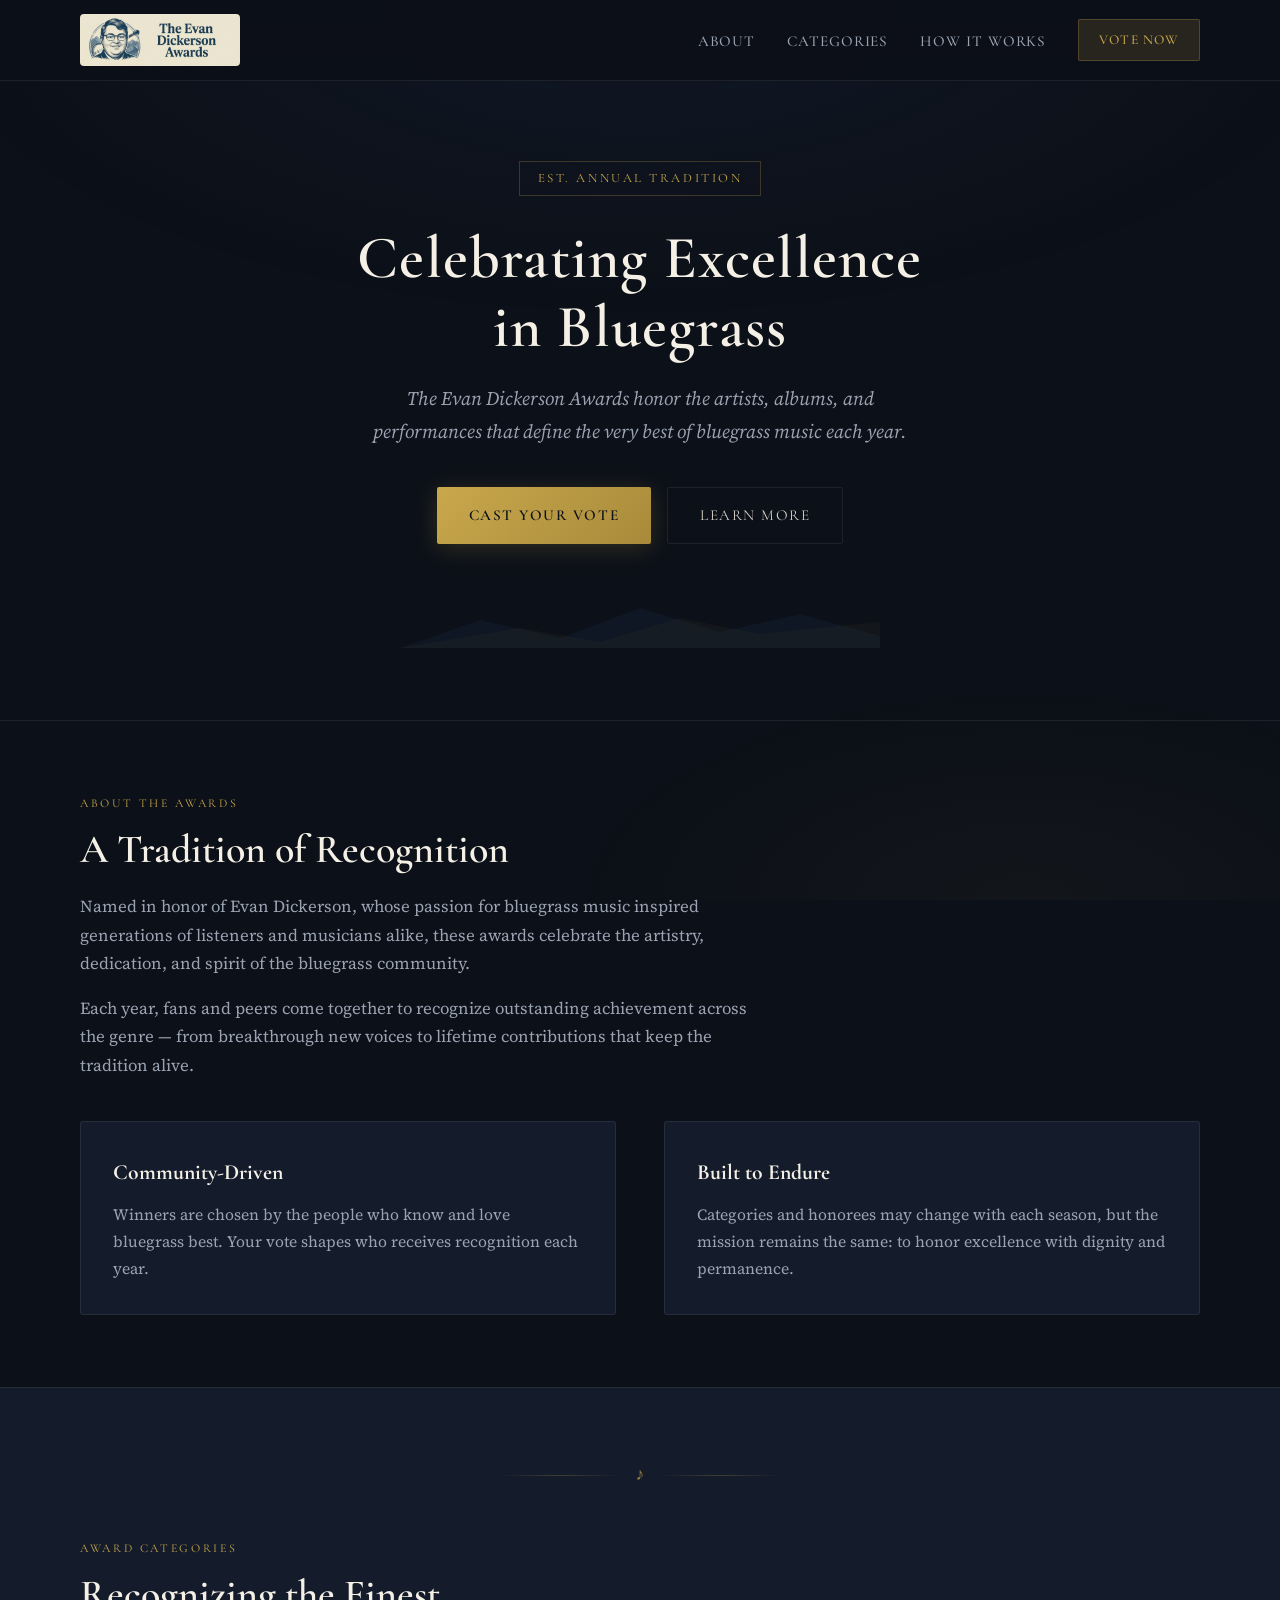
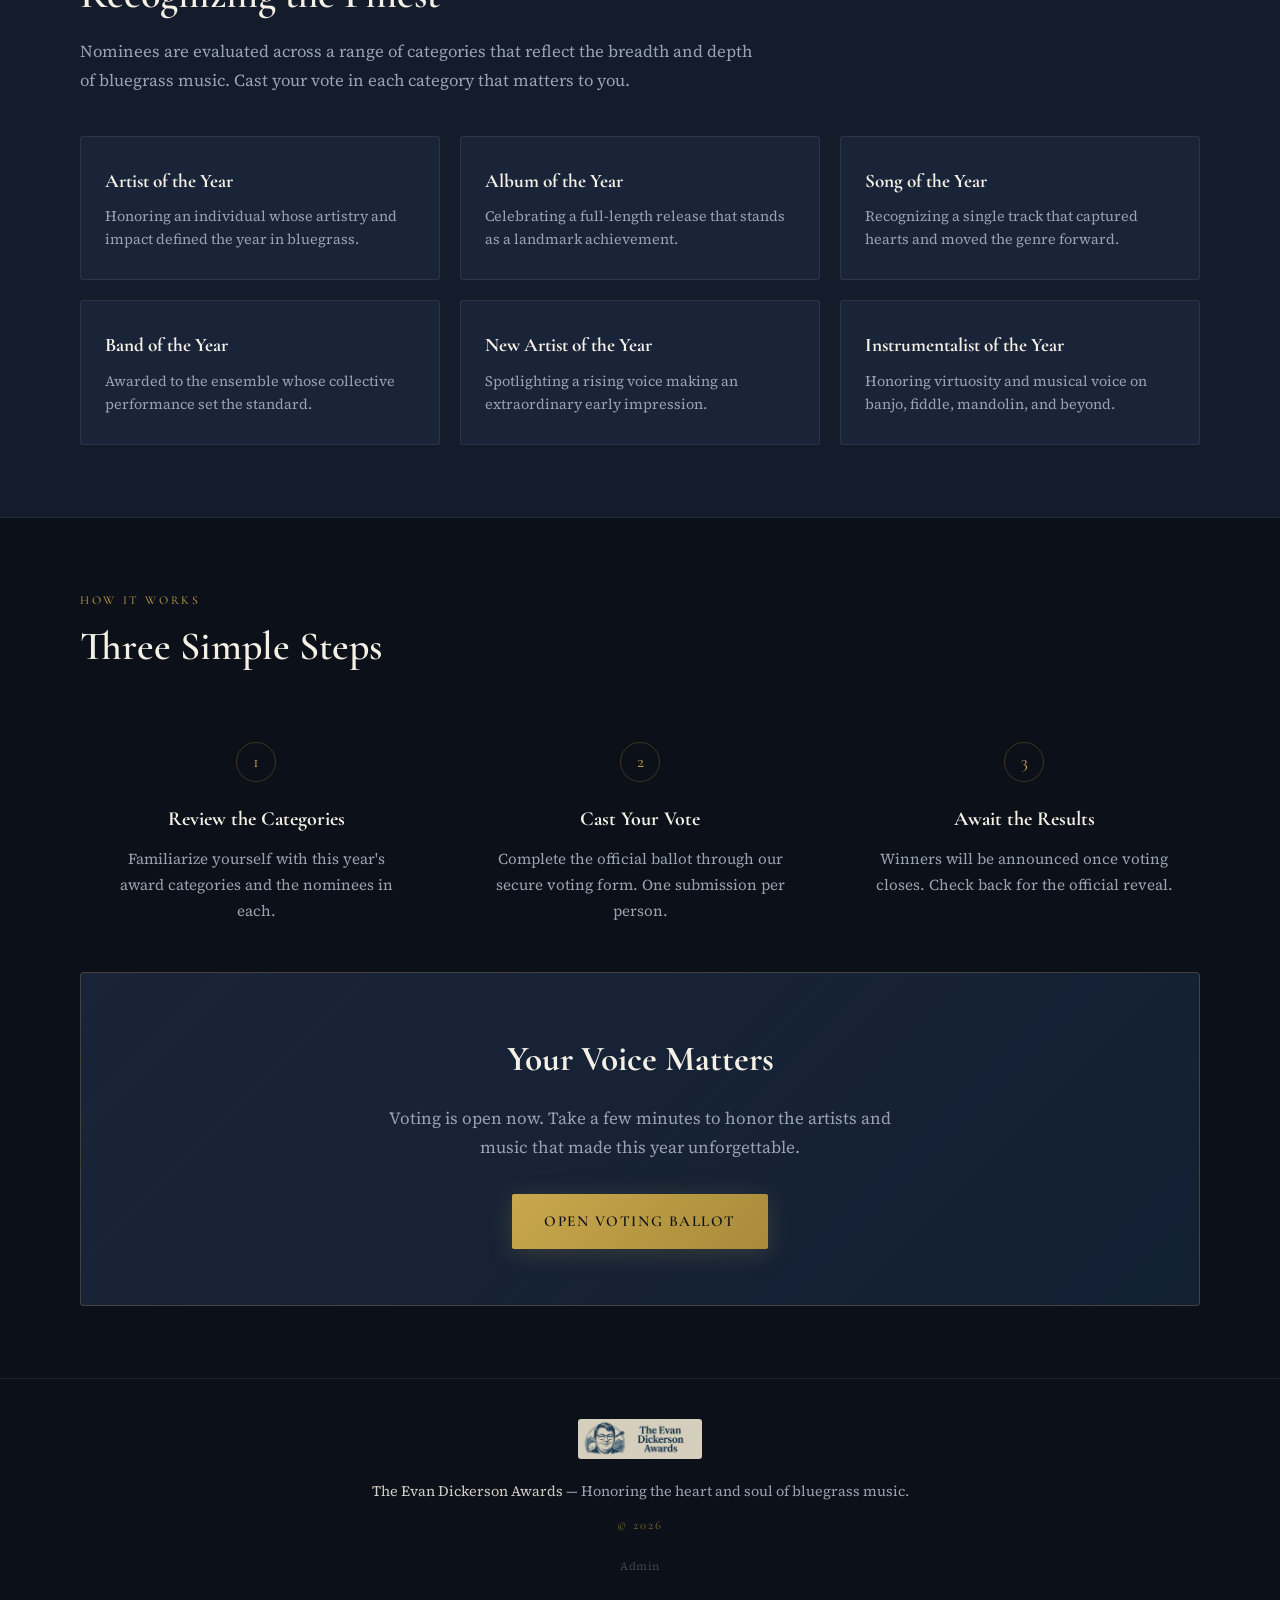
==== index.html @ c1d1f3d8 "Initial commit: Evan Dickerson Awards voting site" ====
<!DOCTYPE html>
<html lang="en">
<head>
  <meta charset="UTF-8">
  <meta name="viewport" content="width=device-width, initial-scale=1.0">
  <meta name="description" content="The Evan Dickerson Awards — celebrating excellence in bluegrass music. Cast your vote for this year's honorees.">
  <title>The Evan Dickerson Awards</title>
  <link rel="preconnect" href="https://fonts.googleapis.com">
  <link rel="preconnect" href="https://fonts.gstatic.com" crossorigin>
  <link href="https://fonts.googleapis.com/css2?family=Cormorant+Garamond:ital,wght@0,400;0,500;0,600;0,700;1,400&family=Source+Serif+4:ital,wght@0,400;0,600;1,400&display=swap" rel="stylesheet">
  <link rel="stylesheet" href="styles.css">
</head>
<body>

  <header class="site-header">
    <div class="container header-inner">
      <a href="#" class="logo-link" aria-label="The Evan Dickerson Awards — Home">
        <img src="assets/logo-horizontal.jpg" alt="The Evan Dickerson Awards" width="320" height="104">
      </a>
      <button class="menu-toggle" aria-label="Toggle navigation" aria-expanded="false">☰</button>
      <nav>
        <ul class="site-nav" id="site-nav">
          <li><a href="#about">About</a></li>
          <li><a href="#categories">Categories</a></li>
          <li><a href="#how-it-works">How It Works</a></li>
          <li>
            <a href="#vote" class="nav-cta" data-vote-trigger>Vote Now</a>
          </li>
        </ul>
      </nav>
    </div>
  </header>

  <main>
    <div id="main-content">
    <section class="hero">
      <div class="container">
        <span class="hero-badge">Est. Annual Tradition</span>
        <h1>Celebrating Excellence<br>in Bluegrass</h1>
        <p class="hero-subtitle">
          The Evan Dickerson Awards honor the artists, albums, and performances
          that define the very best of bluegrass music each year.
        </p>
        <div class="hero-cta-group">
          <a href="#vote" class="btn btn-primary" data-vote-trigger>
            Cast Your Vote
          </a>
          <a href="#about" class="btn btn-secondary">Learn More</a>
        </div>

        <svg class="mountain-divider" viewBox="0 0 480 48" fill="none" xmlns="http://www.w3.org/2000/svg" aria-hidden="true">
          <path d="M0 48 L80 20 L160 38 L240 8 L320 32 L400 14 L480 36 L480 48 Z" fill="rgba(30,58,95,0.5)"/>
          <path d="M0 48 L120 28 L200 42 L280 18 L360 34 L480 22 L480 48 Z" fill="rgba(201,168,76,0.12)"/>
        </svg>
      </div>
    </section>

    <section class="about" id="about">
      <div class="container">
        <p class="section-label">About the Awards</p>
        <h2 class="section-title">A Tradition of Recognition</h2>
        <p class="section-intro">
          Named in honor of Evan Dickerson, whose passion for bluegrass music inspired
          generations of listeners and musicians alike, these awards celebrate the
          artistry, dedication, and spirit of the bluegrass community.
        </p>
        <p class="section-intro">
          Each year, fans and peers come together to recognize outstanding achievement
          across the genre — from breakthrough new voices to lifetime contributions
          that keep the tradition alive.
        </p>

        <div class="about-grid">
          <div class="about-card">
            <h3>Community-Driven</h3>
            <p>
              Winners are chosen by the people who know and love bluegrass best.
              Your vote shapes who receives recognition each year.
            </p>
          </div>
          <div class="about-card">
            <h3>Built to Endure</h3>
            <p>
              Categories and honorees may change with each season, but the mission
              remains the same: to honor excellence with dignity and permanence.
            </p>
          </div>
        </div>
      </div>
    </section>

    <section class="categories" id="categories">
      <div class="container">
        <div class="string-ornament" aria-hidden="true"><span>♪</span></div>
        <p class="section-label">Award Categories</p>
        <h2 class="section-title">Recognizing the Finest</h2>
        <p class="section-intro">
          Nominees are evaluated across a range of categories that reflect the breadth
          and depth of bluegrass music. Cast your vote in each category that matters to you.
        </p>

        <div class="category-grid">
          <article class="category-card">
            <h3>Artist of the Year</h3>
            <p>Honoring an individual whose artistry and impact defined the year in bluegrass.</p>
          </article>
          <article class="category-card">
            <h3>Album of the Year</h3>
            <p>Celebrating a full-length release that stands as a landmark achievement.</p>
          </article>
          <article class="category-card">
            <h3>Song of the Year</h3>
            <p>Recognizing a single track that captured hearts and moved the genre forward.</p>
          </article>
          <article class="category-card">
            <h3>Band of the Year</h3>
            <p>Awarded to the ensemble whose collective performance set the standard.</p>
          </article>
          <article class="category-card">
            <h3>New Artist of the Year</h3>
            <p>Spotlighting a rising voice making an extraordinary early impression.</p>
          </article>
          <article class="category-card">
            <h3>Instrumentalist of the Year</h3>
            <p>Honoring virtuosity and musical voice on banjo, fiddle, mandolin, and beyond.</p>
          </article>
        </div>
      </div>
    </section>

    <section id="how-it-works">
      <div class="container">
        <p class="section-label">How It Works</p>
        <h2 class="section-title">Three Simple Steps</h2>

        <div class="steps">
          <div class="step">
            <div class="step-number">1</div>
            <h3>Review the Categories</h3>
            <p>Familiarize yourself with this year's award categories and the nominees in each.</p>
          </div>
          <div class="step">
            <div class="step-number">2</div>
            <h3>Cast Your Vote</h3>
            <p>Complete the official ballot through our secure voting form. One submission per person.</p>
          </div>
          <div class="step">
            <div class="step-number">3</div>
            <h3>Await the Results</h3>
            <p>Winners will be announced once voting closes. Check back for the official reveal.</p>
          </div>
        </div>

        <div class="vote-banner">
          <h2>Your Voice Matters</h2>
          <p>
            Voting is open now. Take a few minutes to honor the artists
            and music that made this year unforgettable.
          </p>
          <a href="#vote" class="btn btn-primary" data-vote-trigger>
            Open Voting Ballot
          </a>
        </div>
      </div>
    </section>
    </div>

    <section class="vote-section" id="vote" hidden>
      <div class="container">
        <div class="vote-header">
          <div class="vote-header-text">
            <p class="section-label">Official Ballot</p>
            <h2>2027 First Round Voting</h2>
            <p>Complete your ballot below. Vote for up to five nominees in each category.</p>
          </div>
          <button type="button" class="btn btn-secondary" id="vote-back-home">← Back to Home</button>
        </div>
        <div class="vote-form-shell">
          <div id="vote-form-root"></div>
        </div>
      </div>
    </section>
  </main>

  <footer class="site-footer">
    <div class="container">
      <img src="assets/logo-horizontal.jpg" alt="" class="footer-logo" width="240" height="78" aria-hidden="true">
      <p class="footer-text">
        <em>The Evan Dickerson Awards</em> — Honoring the heart and soul of bluegrass music.
      </p>
      <p class="footer-year" id="footer-year"></p>
      <a href="admin.html" class="footer-admin">Admin</a>
    </div>
  </footer>

  <script src="form-config.js"></script>
  <script src="vote-form.js"></script>
  <script>
    document.getElementById('footer-year').textContent = '© ' + new Date().getFullYear();

    const toggle = document.querySelector('.menu-toggle');
    const nav = document.getElementById('site-nav');

    toggle.addEventListener('click', () => {
      const open = nav.classList.toggle('open');
      toggle.setAttribute('aria-expanded', open);
    });

    nav.querySelectorAll('a').forEach(link => {
      link.addEventListener('click', () => {
        nav.classList.remove('open');
        toggle.setAttribute('aria-expanded', 'false');
      });
    });
  </script>

</body>
</html>
---- styles.css ----
/* The Evan Dickerson Awards — timeless dark elegant theme */

:root {
  --bg-deep: #0c1018;
  --bg-surface: #141c2b;
  --bg-elevated: #1a2438;
  --cream: #f5f0e6;
  --cream-muted: #d4cfc4;
  --navy: #1e3a5f;
  --navy-light: #2a5080;
  --gold: #c9a84c;
  --gold-soft: rgba(201, 168, 76, 0.15);
  --text-primary: #e8e4dc;
  --text-secondary: #9aa3b2;
  --border: rgba(245, 240, 230, 0.08);
  --border-gold: rgba(201, 168, 76, 0.25);
  --font-display: "Cormorant Garamond", "Playfair Display", Georgia, serif;
  --font-body: "Source Serif 4", Georgia, serif;
  --max-width: 1120px;
  --transition: 0.25s cubic-bezier(0.4, 0, 0.2, 1);
}

*,
*::before,
*::after {
  box-sizing: border-box;
  margin: 0;
  padding: 0;
}

html {
  scroll-behavior: smooth;
}

body {
  font-family: var(--font-body);
  background: var(--bg-deep);
  color: var(--text-primary);
  line-height: 1.7;
  font-size: 1.0625rem;
  -webkit-font-smoothing: antialiased;
}

/* Subtle bluegrass texture — mountain horizon */
body::before {
  content: "";
  position: fixed;
  inset: 0;
  background:
    radial-gradient(ellipse 80% 50% at 50% 0%, rgba(30, 58, 95, 0.18), transparent 70%),
    radial-gradient(ellipse 60% 40% at 80% 100%, rgba(201, 168, 76, 0.04), transparent 60%);
  pointer-events: none;
  z-index: 0;
}

img {
  max-width: 100%;
  height: auto;
  display: block;
}

a {
  color: var(--gold);
  text-decoration: none;
  transition: color var(--transition);
}

a:hover {
  color: var(--cream);
}

.container {
  width: min(100% - 2.5rem, var(--max-width));
  margin-inline: auto;
  position: relative;
  z-index: 1;
}

/* ── Header ── */

.site-header {
  position: sticky;
  top: 0;
  z-index: 100;
  background: rgba(12, 16, 24, 0.92);
  backdrop-filter: blur(12px);
  border-bottom: 1px solid var(--border);
}

.header-inner {
  display: flex;
  align-items: center;
  justify-content: space-between;
  padding: 0.875rem 0;
  gap: 1.5rem;
}

.logo-link {
  display: block;
  flex-shrink: 0;
}

.logo-link img {
  height: 52px;
  width: auto;
  border-radius: 4px;
}

.site-nav {
  display: flex;
  align-items: center;
  gap: 2rem;
  list-style: none;
}

.site-nav a {
  font-family: var(--font-display);
  font-size: 0.95rem;
  letter-spacing: 0.06em;
  text-transform: uppercase;
  color: var(--text-secondary);
  font-weight: 500;
}

.site-nav a:hover {
  color: var(--cream);
}

.nav-cta {
  display: inline-flex;
  align-items: center;
  gap: 0.5rem;
  padding: 0.55rem 1.25rem;
  background: var(--gold-soft);
  border: 1px solid var(--border-gold);
  border-radius: 2px;
  color: var(--gold) !important;
  font-size: 0.85rem !important;
  letter-spacing: 0.08em !important;
  transition: background var(--transition), border-color var(--transition);
}

.nav-cta:hover {
  background: rgba(201, 168, 76, 0.25);
  border-color: var(--gold);
  color: var(--cream) !important;
}

.menu-toggle {
  display: none;
  background: none;
  border: 1px solid var(--border);
  color: var(--cream);
  padding: 0.4rem 0.65rem;
  border-radius: 2px;
  cursor: pointer;
  font-size: 1.1rem;
}

/* ── Hero ── */

.hero {
  padding: 5rem 0 4.5rem;
  text-align: center;
  position: relative;
}

.hero-badge {
  display: inline-block;
  font-family: var(--font-display);
  font-size: 0.8rem;
  letter-spacing: 0.2em;
  text-transform: uppercase;
  color: var(--gold);
  border: 1px solid var(--border-gold);
  padding: 0.35rem 1.1rem;
  margin-bottom: 1.75rem;
}

.hero h1 {
  font-family: var(--font-display);
  font-size: clamp(2.4rem, 5vw, 3.75rem);
  font-weight: 600;
  line-height: 1.15;
  color: var(--cream);
  letter-spacing: 0.02em;
  margin-bottom: 1.25rem;
}

.hero-subtitle {
  font-size: 1.2rem;
  color: var(--text-secondary);
  max-width: 36rem;
  margin: 0 auto 2.5rem;
  font-style: italic;
}

.hero-cta-group {
  display: flex;
  flex-wrap: wrap;
  gap: 1rem;
  justify-content: center;
}

.btn {
  display: inline-flex;
  align-items: center;
  gap: 0.6rem;
  padding: 0.9rem 2rem;
  font-family: var(--font-display);
  font-size: 0.95rem;
  letter-spacing: 0.1em;
  text-transform: uppercase;
  border-radius: 2px;
  cursor: pointer;
  transition: all var(--transition);
  border: none;
}

.btn-primary {
  background: linear-gradient(135deg, var(--gold), #a88a3a);
  color: var(--bg-deep);
  font-weight: 600;
  box-shadow: 0 4px 24px rgba(201, 168, 76, 0.2);
}

.btn-primary:hover {
  transform: translateY(-1px);
  box-shadow: 0 6px 32px rgba(201, 168, 76, 0.35);
  color: var(--bg-deep);
}

.btn-secondary {
  background: transparent;
  color: var(--cream-muted);
  border: 1px solid var(--border);
}

.btn-secondary:hover {
  border-color: var(--cream-muted);
  color: var(--cream);
}

/* Mountain divider — subtle bluegrass motif */
.mountain-divider {
  display: block;
  width: 100%;
  max-width: 480px;
  margin: 3.5rem auto 0;
  opacity: 0.35;
}

/* String-line ornament */
.string-ornament {
  display: flex;
  align-items: center;
  justify-content: center;
  gap: 1rem;
  margin: 0 auto 3rem;
  max-width: 280px;
}

.string-ornament::before,
.string-ornament::after {
  content: "";
  flex: 1;
  height: 1px;
  background: linear-gradient(90deg, transparent, var(--border-gold), transparent);
}

.string-ornament span {
  font-family: var(--font-display);
  font-size: 1.1rem;
  color: var(--gold);
  opacity: 0.7;
}

/* ── Sections ── */

section {
  padding: 4.5rem 0;
}

.section-label {
  font-family: var(--font-display);
  font-size: 0.75rem;
  letter-spacing: 0.22em;
  text-transform: uppercase;
  color: var(--gold);
  margin-bottom: 0.75rem;
}

.section-title {
  font-family: var(--font-display);
  font-size: clamp(1.8rem, 3.5vw, 2.5rem);
  font-weight: 600;
  color: var(--cream);
  margin-bottom: 1.25rem;
  line-height: 1.2;
}

.section-intro {
  color: var(--text-secondary);
  max-width: 42rem;
  font-size: 1.05rem;
}

.section-intro + .section-intro {
  margin-top: 1rem;
}

/* About */
.about {
  border-top: 1px solid var(--border);
}

.about-grid {
  display: grid;
  grid-template-columns: 1fr 1fr;
  gap: 3rem;
  align-items: start;
  margin-top: 2.5rem;
}

.about-card {
  background: var(--bg-surface);
  border: 1px solid var(--border);
  padding: 2rem;
  border-radius: 3px;
}

.about-card h3 {
  font-family: var(--font-display);
  font-size: 1.35rem;
  color: var(--cream);
  margin-bottom: 0.75rem;
}

.about-card p {
  color: var(--text-secondary);
  font-size: 0.98rem;
}

/* Categories */
.categories {
  background: var(--bg-surface);
  border-block: 1px solid var(--border);
}

.category-grid {
  display: grid;
  grid-template-columns: repeat(3, 1fr);
  gap: 1.25rem;
  margin-top: 2.5rem;
}

.category-card {
  background: var(--bg-elevated);
  border: 1px solid var(--border);
  padding: 1.75rem 1.5rem;
  border-radius: 3px;
  transition: border-color var(--transition), transform var(--transition);
}

.category-card:hover {
  border-color: var(--border-gold);
  transform: translateY(-2px);
}

.category-card h3 {
  font-family: var(--font-display);
  font-size: 1.2rem;
  color: var(--cream);
  margin-bottom: 0.5rem;
}

.category-card p {
  font-size: 0.9rem;
  color: var(--text-secondary);
  line-height: 1.6;
}

/* How it works */
.steps {
  display: grid;
  grid-template-columns: repeat(3, 1fr);
  gap: 2rem;
  margin-top: 2.5rem;
}

.step {
  text-align: center;
  padding: 2rem 1.5rem;
}

.step-number {
  display: inline-flex;
  align-items: center;
  justify-content: center;
  width: 2.5rem;
  height: 2.5rem;
  border: 1px solid var(--border-gold);
  border-radius: 50%;
  font-family: var(--font-display);
  font-size: 1.1rem;
  color: var(--gold);
  margin-bottom: 1.25rem;
}

.step h3 {
  font-family: var(--font-display);
  font-size: 1.25rem;
  color: var(--cream);
  margin-bottom: 0.6rem;
}

.step p {
  font-size: 0.95rem;
  color: var(--text-secondary);
}

/* Vote CTA banner */
.vote-banner {
  background: linear-gradient(135deg, var(--bg-elevated) 0%, rgba(30, 58, 95, 0.4) 100%);
  border: 1px solid var(--border-gold);
  border-radius: 4px;
  padding: 3.5rem 2.5rem;
  text-align: center;
  margin-top: 1rem;
}

.vote-banner h2 {
  font-family: var(--font-display);
  font-size: clamp(1.6rem, 3vw, 2.2rem);
  color: var(--cream);
  margin-bottom: 1rem;
}

.vote-banner p {
  color: var(--text-secondary);
  max-width: 32rem;
  margin: 0 auto 2rem;
}

/* Footer */
.site-footer {
  border-top: 1px solid var(--border);
  padding: 2.5rem 0;
  text-align: center;
}

.footer-logo {
  height: 40px;
  width: auto;
  margin: 0 auto 1.25rem;
  border-radius: 3px;
  opacity: 0.9;
}

.footer-text {
  font-size: 0.9rem;
  color: var(--text-secondary);
}

.footer-text em {
  color: var(--cream-muted);
  font-style: normal;
}

.footer-year {
  margin-top: 0.75rem;
  font-family: var(--font-display);
  font-size: 0.8rem;
  letter-spacing: 0.15em;
  text-transform: uppercase;
  color: var(--gold);
  opacity: 0.6;
}

.footer-admin {
  display: inline-block;
  margin-top: 1.25rem;
  font-size: 0.7rem;
  letter-spacing: 0.04em;
  color: var(--text-secondary);
  opacity: 0.35;
  text-decoration: none;
  transition: opacity var(--transition);
}

.footer-admin:hover {
  opacity: 0.6;
  color: var(--text-secondary);
}

/* ── Responsive ── */

@media (max-width: 900px) {
  .category-grid {
    grid-template-columns: repeat(2, 1fr);
  }

  .about-grid,
  .steps {
    grid-template-columns: 1fr;
    gap: 1.5rem;
  }
}

@media (max-width: 680px) {
  .menu-toggle {
    display: block;
  }

  .site-nav {
    display: none;
    position: absolute;
    top: 100%;
    left: 0;
    right: 0;
    flex-direction: column;
    gap: 0;
    background: rgba(12, 16, 24, 0.98);
    border-bottom: 1px solid var(--border);
    padding: 1rem 1.25rem;
  }

  .site-nav.open {
    display: flex;
  }

  .site-nav li {
    width: 100%;
    padding: 0.6rem 0;
    border-bottom: 1px solid var(--border);
  }

  .site-nav li:last-child {
    border-bottom: none;
    padding-top: 0.75rem;
  }

  .header-inner {
    position: relative;
    flex-wrap: wrap;
  }

  .logo-link img {
    height: 42px;
  }

  .hero {
    padding: 3.5rem 0 3rem;
  }

  .category-grid {
    grid-template-columns: 1fr;
  }

  .vote-banner {
    padding: 2.5rem 1.5rem;
  }

  section {
    padding: 3.5rem 0;
  }
}

/* ── Vote Form (light ballot for readability) ── */

.vote-form-shell {
  --form-bg: #f7f5f1;
  --form-bg-card: #ffffff;
  --form-bg-header: #edeae4;
  --form-text: #1a1f2b;
  --form-text-secondary: #4a5568;
  --form-border: #d8d3c8;
  --form-border-strong: #b8b0a0;
  --form-accent: #1e3a5f;
  --form-accent-gold: #8a6f2e;
  --form-input-bg: #ffffff;
  --form-focus-ring: rgba(30, 58, 95, 0.18);
}

.vote-section {
  padding: 3rem 0 4.5rem;
  min-height: calc(100vh - 80px);
}

.vote-section[hidden] {
  display: none !important;
}

#main-content[hidden] {
  display: none !important;
}

.vote-header {
  display: flex;
  align-items: flex-start;
  justify-content: space-between;
  gap: 1.5rem;
  margin-bottom: 2.5rem;
  padding-bottom: 1.75rem;
  border-bottom: 1px solid var(--border);
}

.vote-header-text h2 {
  font-family: var(--font-display);
  font-size: clamp(1.8rem, 3.5vw, 2.4rem);
  color: var(--cream);
  margin-bottom: 0.5rem;
}

.vote-header-text p {
  color: var(--text-secondary);
  max-width: 36rem;
}

.vote-form-shell {
  background: var(--form-bg);
  border: 1px solid var(--form-border);
  border-radius: 4px;
  padding: 2.5rem;
  box-shadow: 0 8px 32px rgba(0, 0, 0, 0.18);
}

.vote-form-intro {
  color: var(--form-text-secondary);
  font-size: 1.05rem;
  margin-bottom: 2.5rem;
  padding-bottom: 1.75rem;
  border-bottom: 1px solid var(--form-border);
}

.ballot-form {
  display: flex;
  flex-direction: column;
  gap: 2.75rem;
}

.vote-category {
  border: 1px solid var(--form-border);
  border-radius: 4px;
  padding: 0;
  margin: 0;
  background: var(--form-bg-card);
  overflow: hidden;
  box-shadow: 0 1px 3px rgba(26, 31, 43, 0.06);
}

.vote-category-title {
  display: flex;
  align-items: center;
  gap: 1rem;
  width: 100%;
  padding: 1.35rem 1.5rem;
  margin: 0;
  font-family: var(--font-display);
  font-size: clamp(1.25rem, 2.5vw, 1.55rem);
  font-weight: 600;
  color: var(--form-text);
  letter-spacing: 0.02em;
  background: var(--form-bg-header);
  border-bottom: 2px solid var(--form-accent);
}

.vote-category-number {
  display: inline-flex;
  align-items: center;
  justify-content: center;
  min-width: 2.25rem;
  height: 2.25rem;
  padding: 0 0.35rem;
  border: 1px solid var(--form-accent);
  border-radius: 2px;
  font-size: 0.8rem;
  letter-spacing: 0.08em;
  color: var(--form-accent);
  background: #ffffff;
  flex-shrink: 0;
}

.vote-category-hint {
  padding: 1rem 1.5rem 0;
  font-size: 0.9rem;
  color: var(--form-text-secondary);
  font-style: italic;
}

.vote-choices {
  display: grid;
  grid-template-columns: 1fr;
  gap: 0;
  padding: 1rem 1.5rem 1.5rem;
}

.vote-choice {
  display: grid;
  grid-template-columns: 7.5rem 1fr;
  align-items: center;
  gap: 1rem;
  padding: 0.85rem 0;
  border-bottom: 1px solid var(--form-border);
}

.vote-choice:last-child {
  border-bottom: none;
  padding-bottom: 0;
}

.vote-choice-label {
  font-family: var(--font-display);
  font-size: 0.95rem;
  letter-spacing: 0.06em;
  text-transform: uppercase;
  color: var(--form-accent-gold);
  font-weight: 600;
}

.vote-input {
  width: 100%;
  padding: 0.75rem 1rem;
  background: var(--form-input-bg);
  border: 1px solid var(--form-border-strong);
  border-radius: 2px;
  color: var(--form-text);
  font-family: var(--font-body);
  font-size: 1rem;
  transition: border-color var(--transition), box-shadow var(--transition);
}

.vote-input::placeholder {
  color: #8a919d;
}

.vote-input:hover {
  border-color: var(--form-accent);
}

.vote-input:focus {
  outline: none;
  border-color: var(--form-accent);
  box-shadow: 0 0 0 3px var(--form-focus-ring);
}

.vote-form-actions {
  display: flex;
  flex-wrap: wrap;
  gap: 1rem;
  justify-content: center;
  padding-top: 1rem;
  border-top: 1px solid var(--form-border);
}

.vote-form-shell .btn-secondary {
  color: var(--form-accent);
  border-color: var(--form-border-strong);
  background: #ffffff;
}

.vote-form-shell .btn-secondary:hover {
  color: var(--form-text);
  border-color: var(--form-accent);
  background: var(--form-bg-header);
}

.vote-success {
  text-align: center;
  padding: 3rem 1.5rem;
}

.vote-success[hidden] {
  display: none !important;
}

.vote-success-icon {
  display: inline-flex;
  align-items: center;
  justify-content: center;
  width: 4rem;
  height: 4rem;
  border-radius: 50%;
  border: 2px solid var(--form-accent);
  color: var(--form-accent);
  background: #ffffff;
  font-size: 1.75rem;
  margin-bottom: 1.5rem;
}

.vote-success h2 {
  font-family: var(--font-display);
  font-size: clamp(1.6rem, 3vw, 2rem);
  color: var(--form-text);
  margin-bottom: 0.75rem;
}

.vote-success p {
  color: var(--form-text-secondary);
  max-width: 28rem;
  margin: 0 auto 2rem;
}

@media (max-width: 680px) {
  .vote-header {
    flex-direction: column;
  }

  .vote-form-shell {
    padding: 1.5rem;
  }

  .vote-choice {
    grid-template-columns: 1fr;
    gap: 0.45rem;
    padding: 1rem 0;
  }

  .vote-category-title {
    padding: 1.1rem 1.15rem;
    font-size: 1.2rem;
  }

  .vote-category-hint,
  .vote-choices {
    padding-left: 1.15rem;
    padding-right: 1.15rem;
  }
}
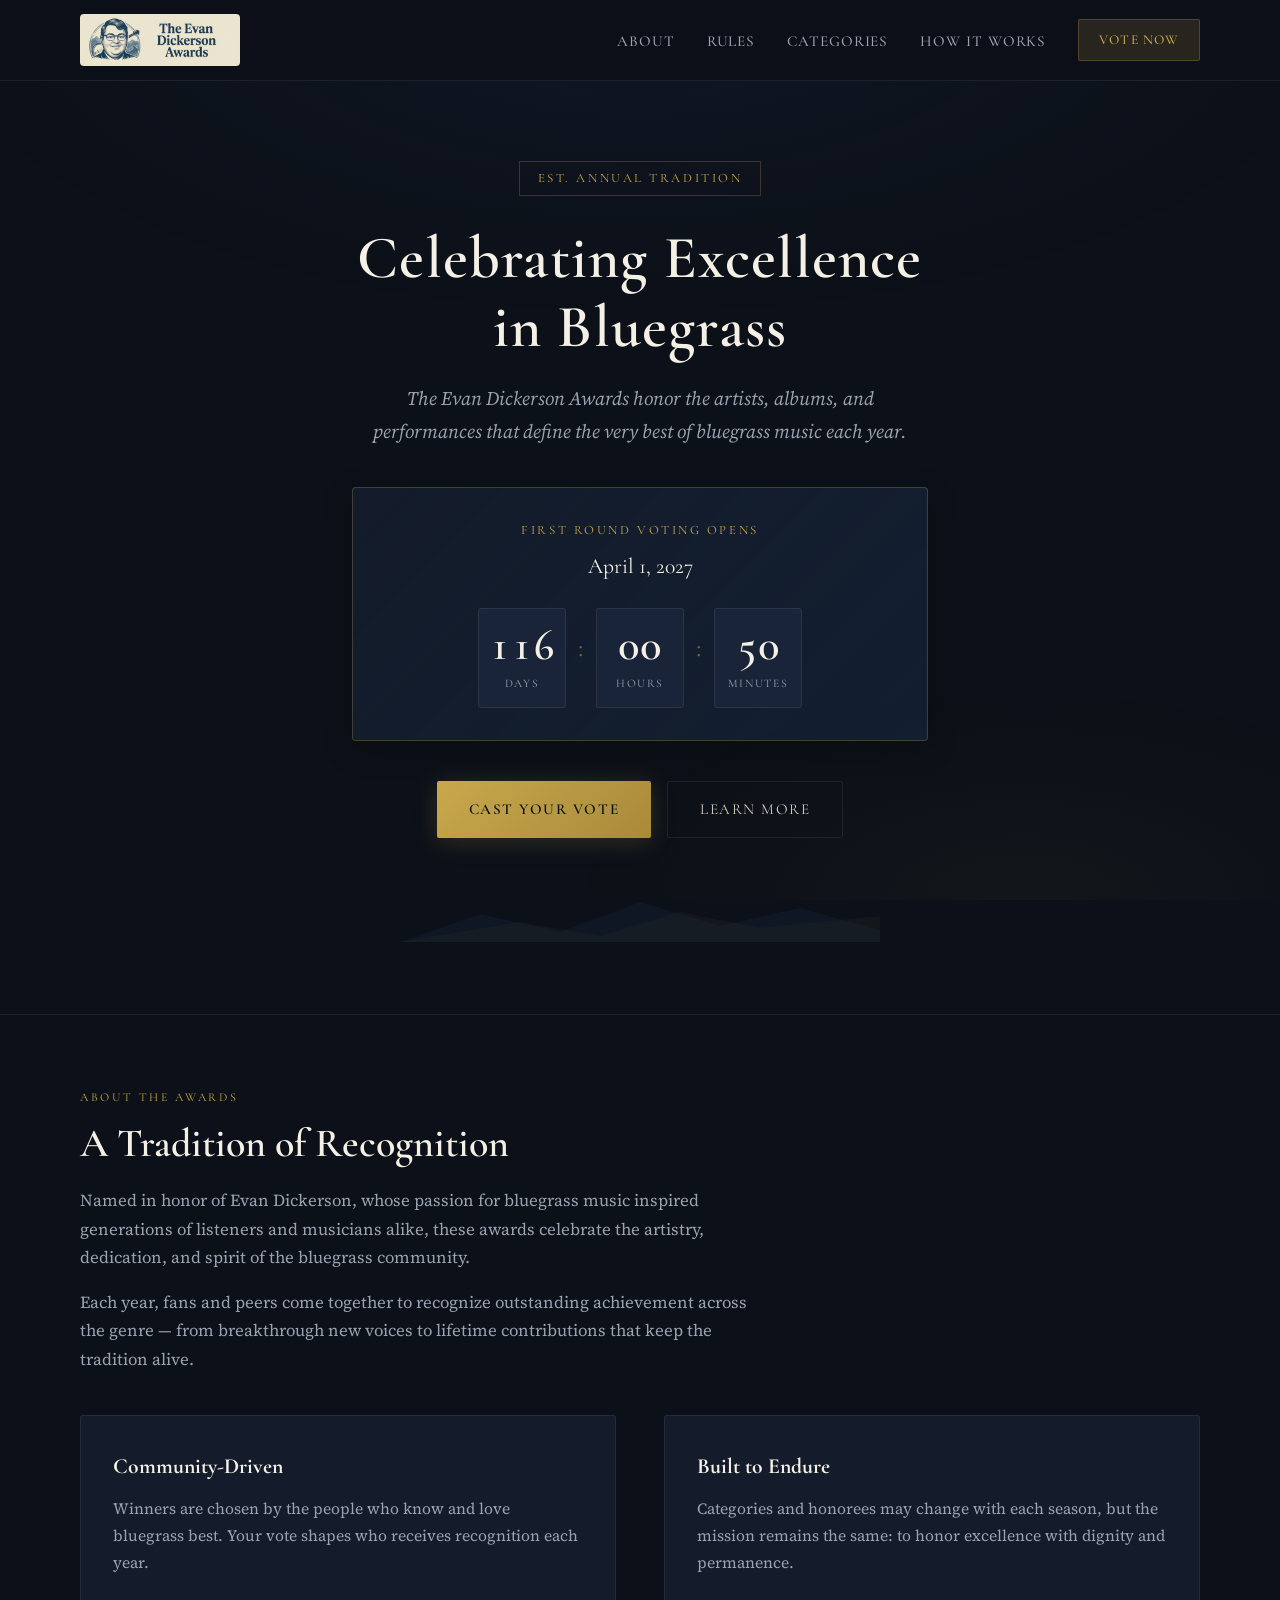
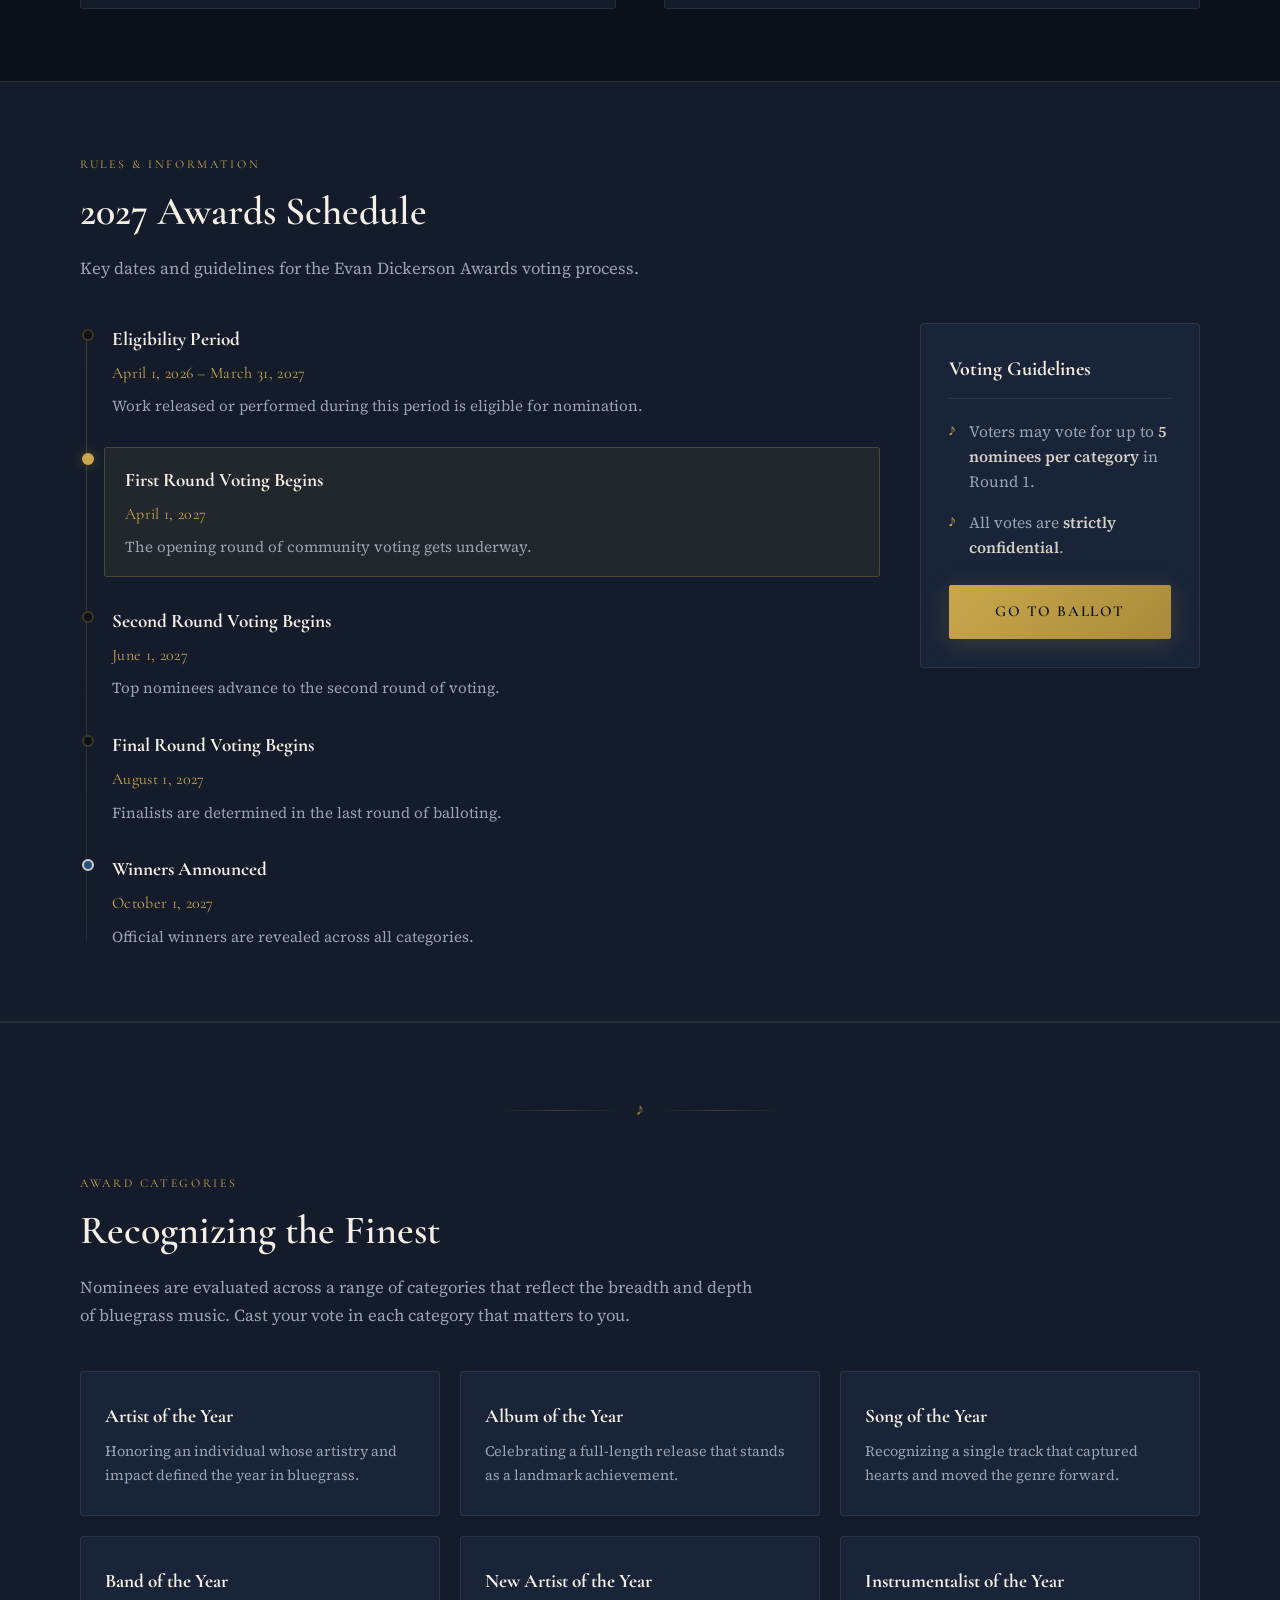
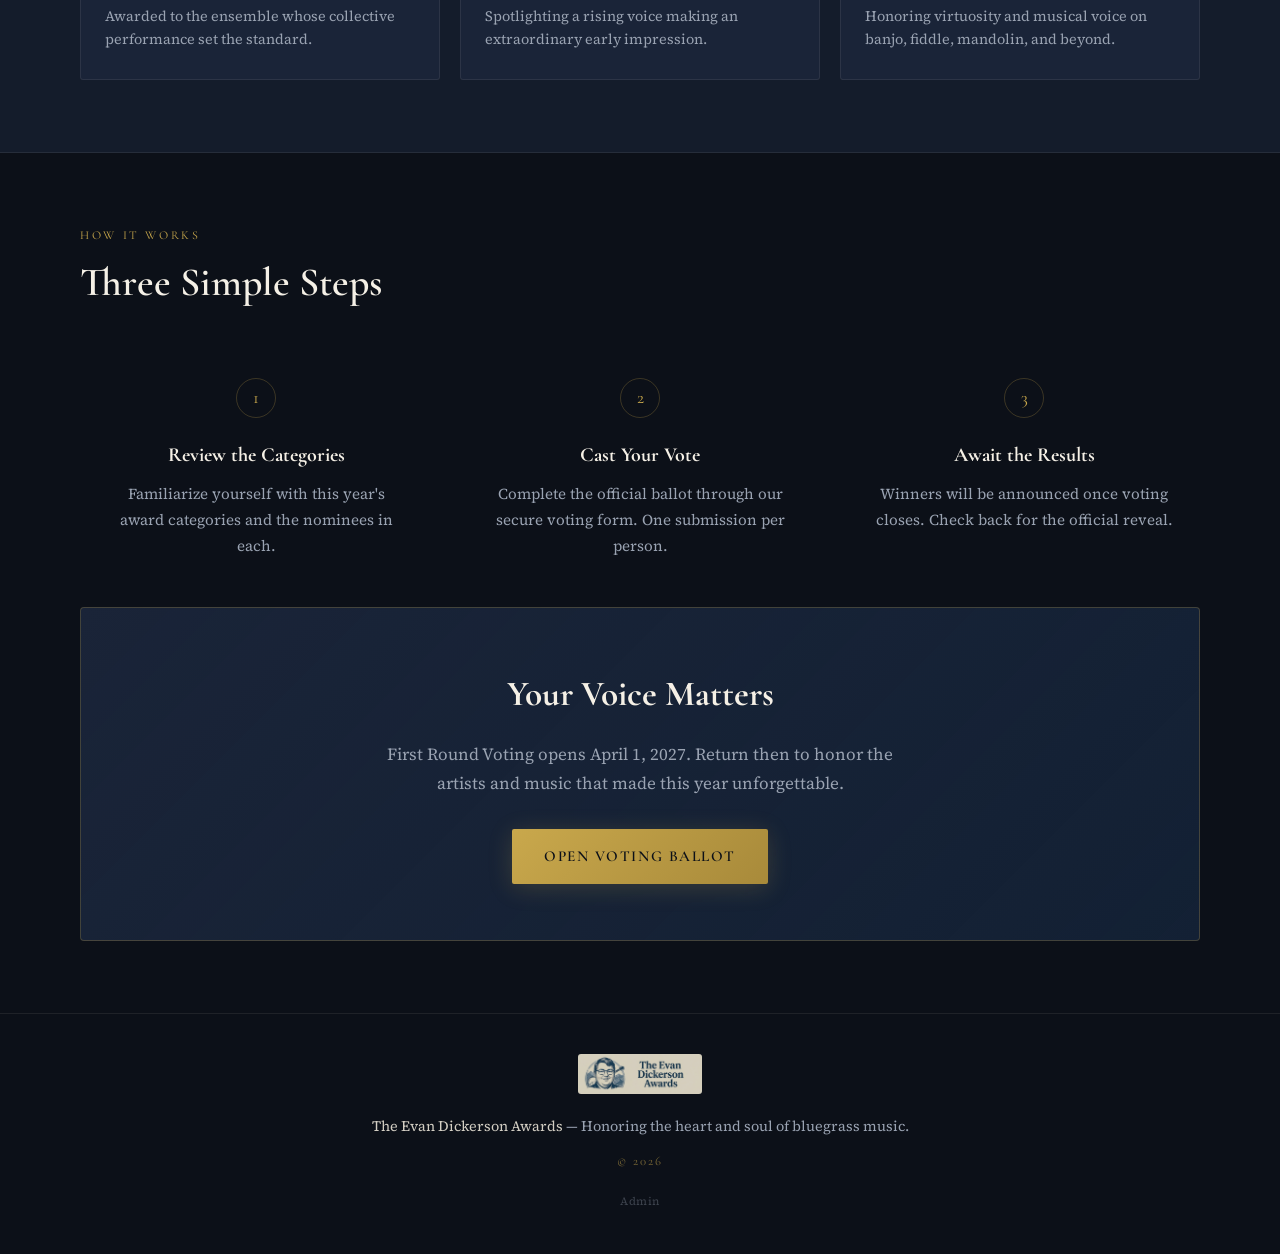
==== commit 4b44b235: "Add voting countdown timer and Rules & Information section" ====
--- a/index.html
+++ b/index.html
@@ -21,6 +21,7 @@
       <nav>
         <ul class="site-nav" id="site-nav">
           <li><a href="#about">About</a></li>
+          <li><a href="#rules">Rules</a></li>
           <li><a href="#categories">Categories</a></li>
           <li><a href="#how-it-works">How It Works</a></li>
           <li>
@@ -41,6 +42,28 @@
           The Evan Dickerson Awards honor the artists, albums, and performances
           that define the very best of bluegrass music each year.
         </p>
+
+        <div class="countdown" id="countdown" aria-live="polite">
+          <p class="countdown-label">First Round Voting Opens</p>
+          <p class="countdown-date">April 1, 2027</p>
+          <div class="countdown-timer">
+            <div class="countdown-unit">
+              <span class="countdown-value" id="countdown-days">—</span>
+              <span class="countdown-unit-label">Days</span>
+            </div>
+            <div class="countdown-separator" aria-hidden="true">:</div>
+            <div class="countdown-unit">
+              <span class="countdown-value" id="countdown-hours">—</span>
+              <span class="countdown-unit-label">Hours</span>
+            </div>
+            <div class="countdown-separator" aria-hidden="true">:</div>
+            <div class="countdown-unit">
+              <span class="countdown-value" id="countdown-minutes">—</span>
+              <span class="countdown-unit-label">Minutes</span>
+            </div>
+          </div>
+        </div>
+
         <div class="hero-cta-group">
           <a href="#vote" class="btn btn-primary" data-vote-trigger>
             Cast Your Vote
@@ -89,6 +112,70 @@
       </div>
     </section>
 
+    <section class="rules" id="rules">
+      <div class="container">
+        <p class="section-label">Rules &amp; Information</p>
+        <h2 class="section-title">2027 Awards Schedule</h2>
+        <p class="section-intro">
+          Key dates and guidelines for the Evan Dickerson Awards voting process.
+        </p>
+
+        <div class="rules-layout">
+          <div class="rules-timeline">
+            <div class="rules-item">
+              <div class="rules-item-marker" aria-hidden="true"></div>
+              <div class="rules-item-content">
+                <h3>Eligibility Period</h3>
+                <p class="rules-date">April 1, 2026 – March 31, 2027</p>
+                <p>Work released or performed during this period is eligible for nomination.</p>
+              </div>
+            </div>
+            <div class="rules-item rules-item-highlight">
+              <div class="rules-item-marker" aria-hidden="true"></div>
+              <div class="rules-item-content">
+                <h3>First Round Voting Begins</h3>
+                <p class="rules-date">April 1, 2027</p>
+                <p>The opening round of community voting gets underway.</p>
+              </div>
+            </div>
+            <div class="rules-item">
+              <div class="rules-item-marker" aria-hidden="true"></div>
+              <div class="rules-item-content">
+                <h3>Second Round Voting Begins</h3>
+                <p class="rules-date">June 1, 2027</p>
+                <p>Top nominees advance to the second round of voting.</p>
+              </div>
+            </div>
+            <div class="rules-item">
+              <div class="rules-item-marker" aria-hidden="true"></div>
+              <div class="rules-item-content">
+                <h3>Final Round Voting Begins</h3>
+                <p class="rules-date">August 1, 2027</p>
+                <p>Finalists are determined in the last round of balloting.</p>
+              </div>
+            </div>
+            <div class="rules-item rules-item-finale">
+              <div class="rules-item-marker" aria-hidden="true"></div>
+              <div class="rules-item-content">
+                <h3>Winners Announced</h3>
+                <p class="rules-date">October 1, 2027</p>
+                <p>Official winners are revealed across all categories.</p>
+              </div>
+            </div>
+          </div>
+
+          <aside class="rules-sidebar">
+            <h3>Voting Guidelines</h3>
+            <ul class="rules-list">
+              <li>Voters may vote for up to <strong>5 nominees per category</strong> in Round 1.</li>
+              <li>All votes are <strong>strictly confidential</strong>.</li>
+            </ul>
+            <a href="#vote" class="btn btn-primary" data-vote-trigger>Go to Ballot</a>
+          </aside>
+        </div>
+      </div>
+    </section>
+
     <section class="categories" id="categories">
       <div class="container">
         <div class="string-ornament" aria-hidden="true"><span>♪</span></div>
@@ -154,7 +241,7 @@
         <div class="vote-banner">
           <h2>Your Voice Matters</h2>
           <p>
-            Voting is open now. Take a few minutes to honor the artists
+            First Round Voting opens April 1, 2027. Return then to honor the artists
             and music that made this year unforgettable.
           </p>
           <a href="#vote" class="btn btn-primary" data-vote-trigger>
@@ -212,6 +299,43 @@
         toggle.setAttribute('aria-expanded', 'false');
       });
     });
+
+    (function () {
+      const votingOpens = new Date('2027-04-01T00:00:00');
+      const daysEl = document.getElementById('countdown-days');
+      const hoursEl = document.getElementById('countdown-hours');
+      const minutesEl = document.getElementById('countdown-minutes');
+      const countdownEl = document.getElementById('countdown');
+
+      function pad(n) {
+        return String(n).padStart(2, '0');
+      }
+
+      function updateCountdown() {
+        const now = new Date();
+        const diff = votingOpens - now;
+
+        if (diff <= 0) {
+          daysEl.textContent = '00';
+          hoursEl.textContent = '00';
+          minutesEl.textContent = '00';
+          countdownEl.querySelector('.countdown-label').textContent = 'First Round Voting Is Open';
+          return;
+        }
+
+        const totalMinutes = Math.floor(diff / 60000);
+        const days = Math.floor(totalMinutes / (60 * 24));
+        const hours = Math.floor((totalMinutes % (60 * 24)) / 60);
+        const minutes = totalMinutes % 60;
+
+        daysEl.textContent = String(days);
+        hoursEl.textContent = pad(hours);
+        minutesEl.textContent = pad(minutes);
+      }
+
+      updateCountdown();
+      setInterval(updateCountdown, 60000);
+    })();
   </script>
 
 </body>
--- a/styles.css
+++ b/styles.css
@@ -195,6 +195,77 @@
   font-style: italic;
 }
 
+/* Countdown timer */
+.countdown {
+  max-width: 36rem;
+  margin: 0 auto 2.5rem;
+  padding: 2rem 2.25rem;
+  background: linear-gradient(135deg, var(--bg-surface) 0%, rgba(30, 58, 95, 0.35) 100%);
+  border: 1px solid var(--border-gold);
+  border-radius: 4px;
+  box-shadow: 0 8px 32px rgba(0, 0, 0, 0.2);
+}
+
+.countdown-label {
+  font-family: var(--font-display);
+  font-size: 0.8rem;
+  letter-spacing: 0.2em;
+  text-transform: uppercase;
+  color: var(--gold);
+  margin-bottom: 0.35rem;
+}
+
+.countdown-date {
+  font-family: var(--font-display);
+  font-size: 1.35rem;
+  color: var(--cream);
+  margin-bottom: 1.5rem;
+}
+
+.countdown-timer {
+  display: flex;
+  align-items: center;
+  justify-content: center;
+  gap: 0.75rem;
+}
+
+.countdown-unit {
+  display: flex;
+  flex-direction: column;
+  align-items: center;
+  min-width: 5.5rem;
+  padding: 0.85rem 0.5rem;
+  background: var(--bg-elevated);
+  border: 1px solid var(--border);
+  border-radius: 3px;
+}
+
+.countdown-value {
+  font-family: var(--font-display);
+  font-size: clamp(2rem, 5vw, 2.75rem);
+  font-weight: 600;
+  color: var(--cream);
+  line-height: 1;
+  font-variant-numeric: tabular-nums;
+}
+
+.countdown-unit-label {
+  margin-top: 0.45rem;
+  font-family: var(--font-display);
+  font-size: 0.72rem;
+  letter-spacing: 0.14em;
+  text-transform: uppercase;
+  color: var(--text-secondary);
+}
+
+.countdown-separator {
+  font-family: var(--font-display);
+  font-size: 1.75rem;
+  color: var(--gold);
+  opacity: 0.5;
+  padding-bottom: 1.25rem;
+}
+
 .hero-cta-group {
   display: flex;
   flex-wrap: wrap;
@@ -339,6 +410,145 @@
 .about-card p {
   color: var(--text-secondary);
   font-size: 0.98rem;
+}
+
+/* Rules & Information */
+.rules {
+  background: var(--bg-surface);
+  border-block: 1px solid var(--border);
+}
+
+.rules-layout {
+  display: grid;
+  grid-template-columns: 1fr 280px;
+  gap: 2.5rem;
+  align-items: start;
+  margin-top: 2.5rem;
+}
+
+.rules-timeline {
+  position: relative;
+  padding-left: 2rem;
+}
+
+.rules-timeline::before {
+  content: "";
+  position: absolute;
+  left: 0.4rem;
+  top: 0.5rem;
+  bottom: 0.5rem;
+  width: 1px;
+  background: linear-gradient(180deg, var(--border-gold), var(--border));
+}
+
+.rules-item {
+  position: relative;
+  padding-bottom: 1.75rem;
+}
+
+.rules-item:last-child {
+  padding-bottom: 0;
+}
+
+.rules-item-marker {
+  position: absolute;
+  left: -1.85rem;
+  top: 0.35rem;
+  width: 0.75rem;
+  height: 0.75rem;
+  border-radius: 50%;
+  background: var(--bg-deep);
+  border: 2px solid var(--border-gold);
+}
+
+.rules-item-highlight .rules-item-marker {
+  background: var(--gold);
+  border-color: var(--gold);
+  box-shadow: 0 0 12px rgba(201, 168, 76, 0.4);
+}
+
+.rules-item-finale .rules-item-marker {
+  background: var(--navy-light);
+  border-color: var(--cream-muted);
+}
+
+.rules-item-content h3 {
+  font-family: var(--font-display);
+  font-size: 1.2rem;
+  color: var(--cream);
+  margin-bottom: 0.25rem;
+}
+
+.rules-date {
+  font-family: var(--font-display);
+  font-size: 1rem;
+  color: var(--gold);
+  letter-spacing: 0.02em;
+  margin-bottom: 0.4rem;
+}
+
+.rules-item-content p:last-child {
+  color: var(--text-secondary);
+  font-size: 0.95rem;
+}
+
+.rules-item-highlight .rules-item-content {
+  padding: 1rem 1.25rem;
+  margin-left: -0.5rem;
+  background: rgba(201, 168, 76, 0.08);
+  border: 1px solid var(--border-gold);
+  border-radius: 3px;
+}
+
+.rules-sidebar {
+  position: sticky;
+  top: 5.5rem;
+  background: var(--bg-elevated);
+  border: 1px solid var(--border);
+  border-radius: 4px;
+  padding: 1.75rem;
+}
+
+.rules-sidebar h3 {
+  font-family: var(--font-display);
+  font-size: 1.25rem;
+  color: var(--cream);
+  margin-bottom: 1.25rem;
+  padding-bottom: 0.75rem;
+  border-bottom: 1px solid var(--border);
+}
+
+.rules-list {
+  list-style: none;
+  margin-bottom: 1.5rem;
+}
+
+.rules-list li {
+  position: relative;
+  padding-left: 1.25rem;
+  margin-bottom: 1rem;
+  color: var(--text-secondary);
+  font-size: 0.98rem;
+  line-height: 1.6;
+}
+
+.rules-list li::before {
+  content: "♪";
+  position: absolute;
+  left: 0;
+  color: var(--gold);
+  font-size: 0.75rem;
+  top: 0.15rem;
+}
+
+.rules-list strong {
+  color: var(--cream-muted);
+  font-weight: 600;
+}
+
+.rules-sidebar .btn {
+  width: 100%;
+  justify-content: center;
 }
 
 /* Categories */
@@ -501,9 +711,14 @@
   }
 
   .about-grid,
-  .steps {
+  .steps,
+  .rules-layout {
     grid-template-columns: 1fr;
     gap: 1.5rem;
+  }
+
+  .rules-sidebar {
+    position: static;
   }
 }
 
@@ -551,6 +766,20 @@
 
   .hero {
     padding: 3.5rem 0 3rem;
+  }
+
+  .countdown {
+    padding: 1.5rem 1.25rem;
+  }
+
+  .countdown-unit {
+    min-width: 4.25rem;
+    padding: 0.65rem 0.35rem;
+  }
+
+  .countdown-separator {
+    padding-bottom: 1rem;
+    font-size: 1.25rem;
   }
 
   .category-grid {
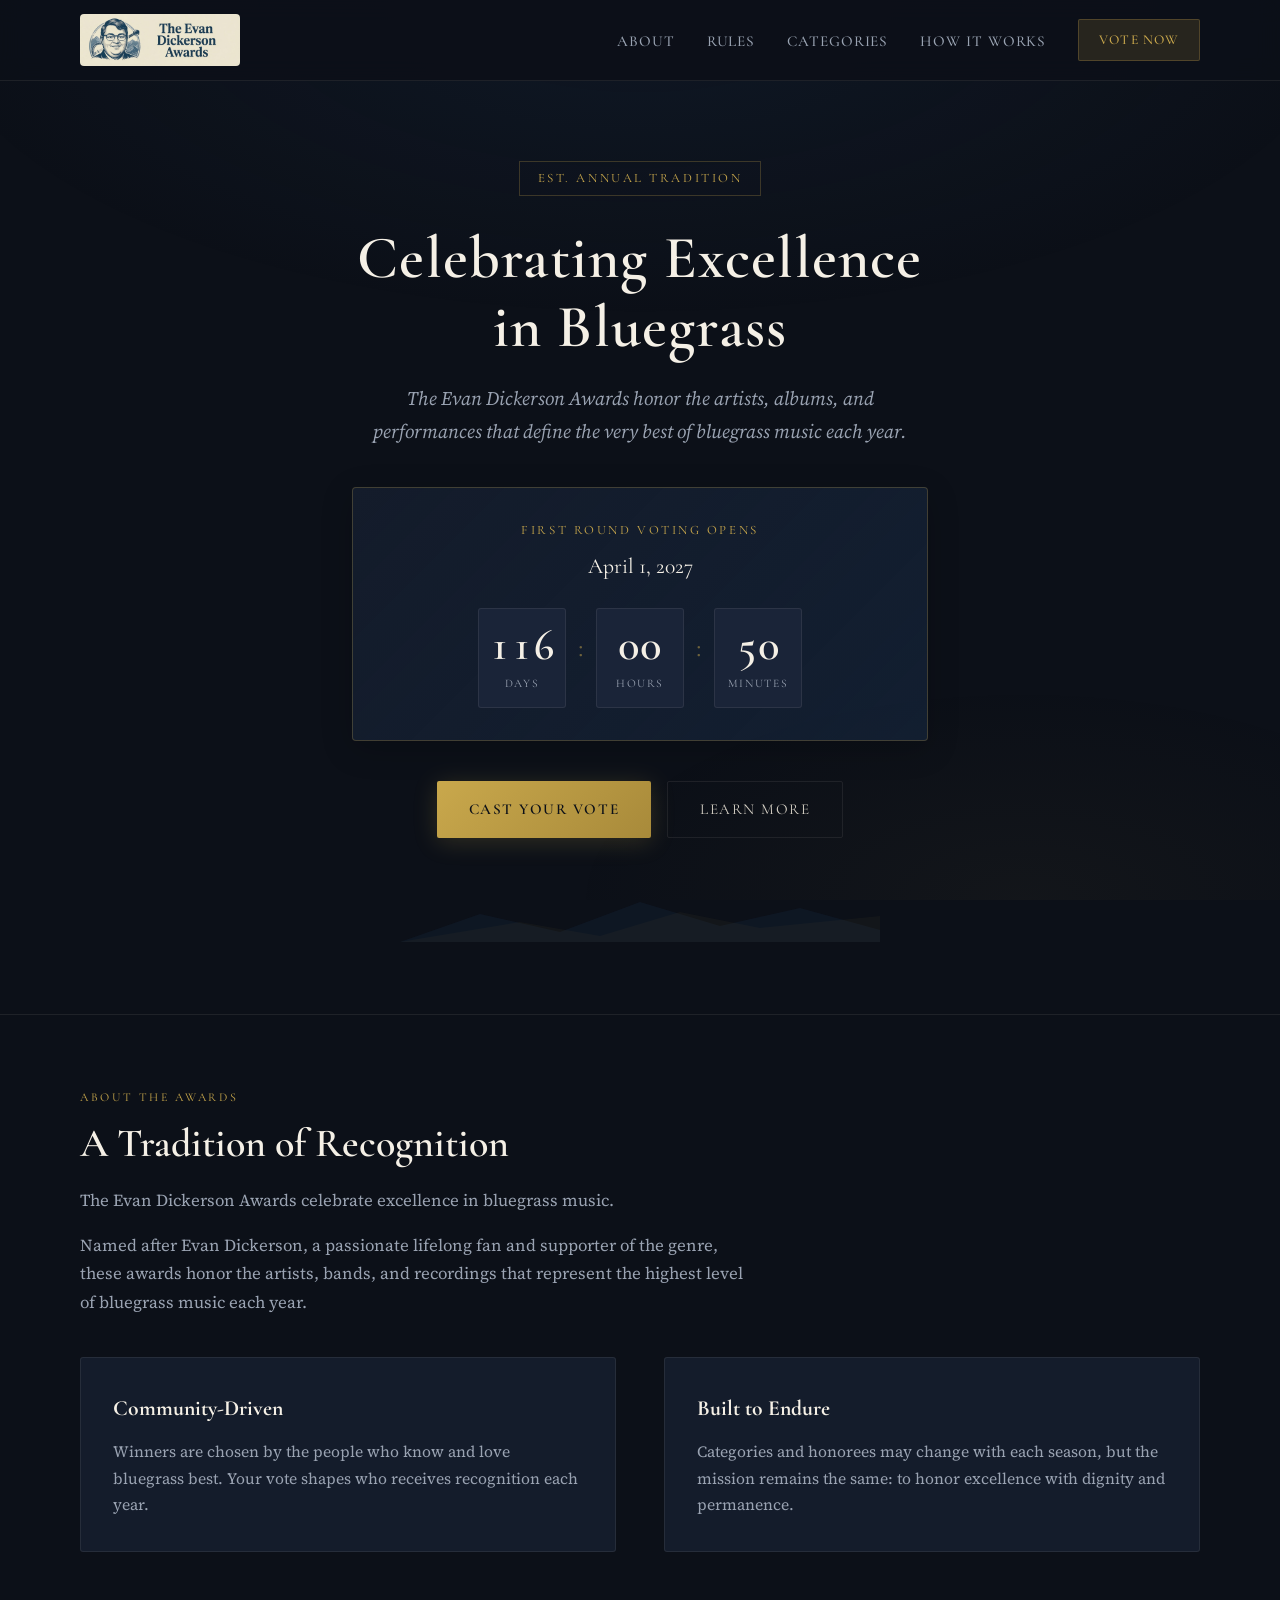
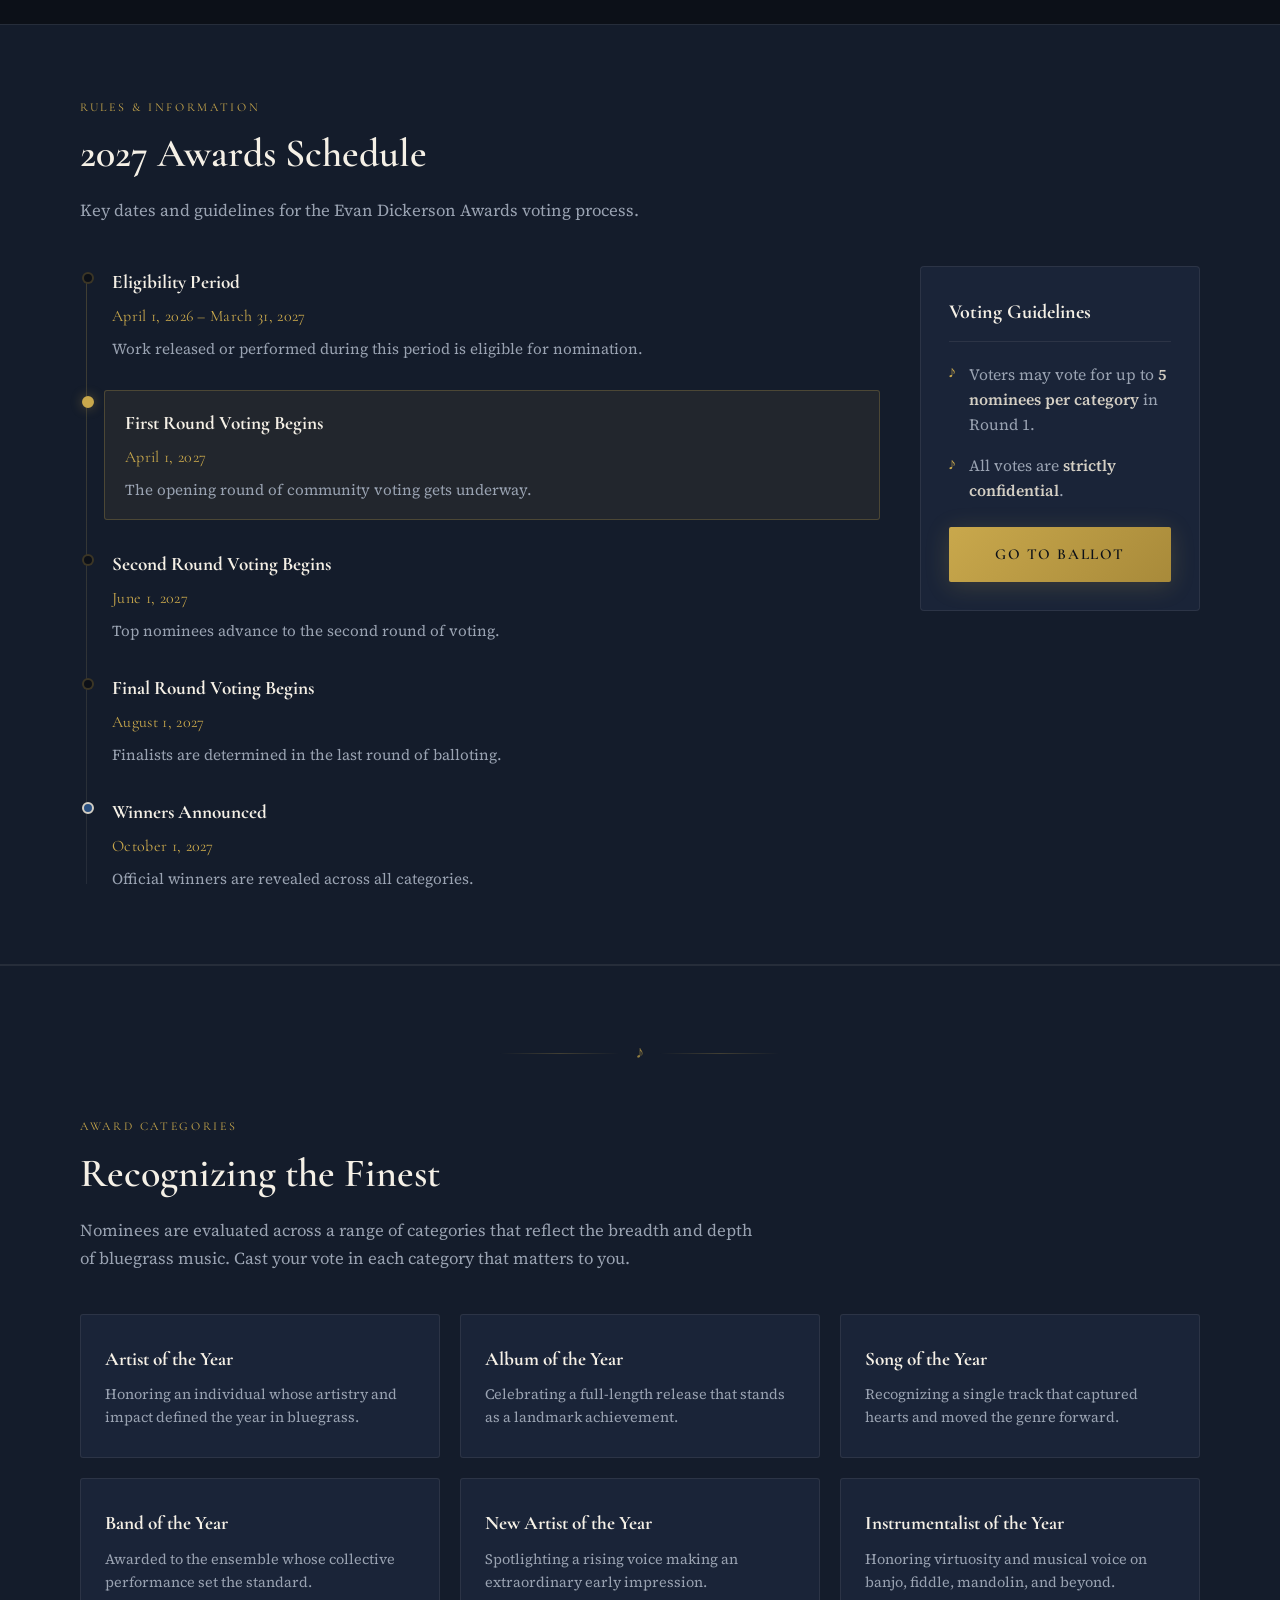
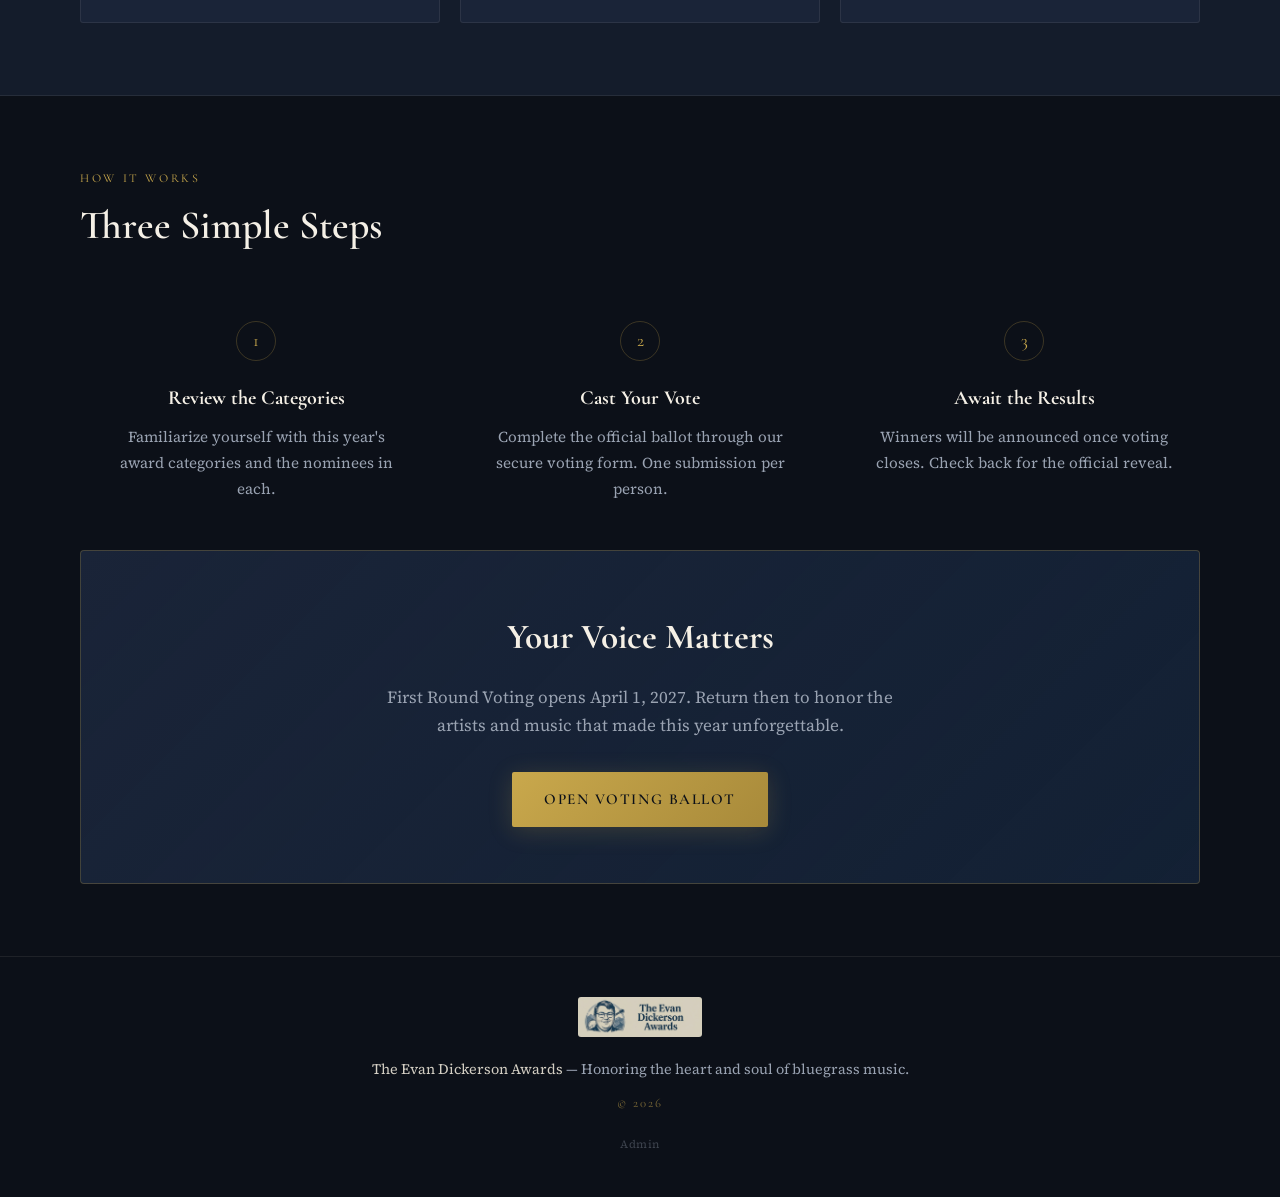
==== commit dcd193c4: "Update About the Awards copy" ====
--- a/index.html
+++ b/index.html
@@ -83,14 +83,12 @@
         <p class="section-label">About the Awards</p>
         <h2 class="section-title">A Tradition of Recognition</h2>
         <p class="section-intro">
-          Named in honor of Evan Dickerson, whose passion for bluegrass music inspired
-          generations of listeners and musicians alike, these awards celebrate the
-          artistry, dedication, and spirit of the bluegrass community.
+          The Evan Dickerson Awards celebrate excellence in bluegrass music.
         </p>
         <p class="section-intro">
-          Each year, fans and peers come together to recognize outstanding achievement
-          across the genre — from breakthrough new voices to lifetime contributions
-          that keep the tradition alive.
+          Named after Evan Dickerson, a passionate lifelong fan and supporter of the genre,
+          these awards honor the artists, bands, and recordings that represent the highest
+          level of bluegrass music each year.
         </p>
 
         <div class="about-grid">
